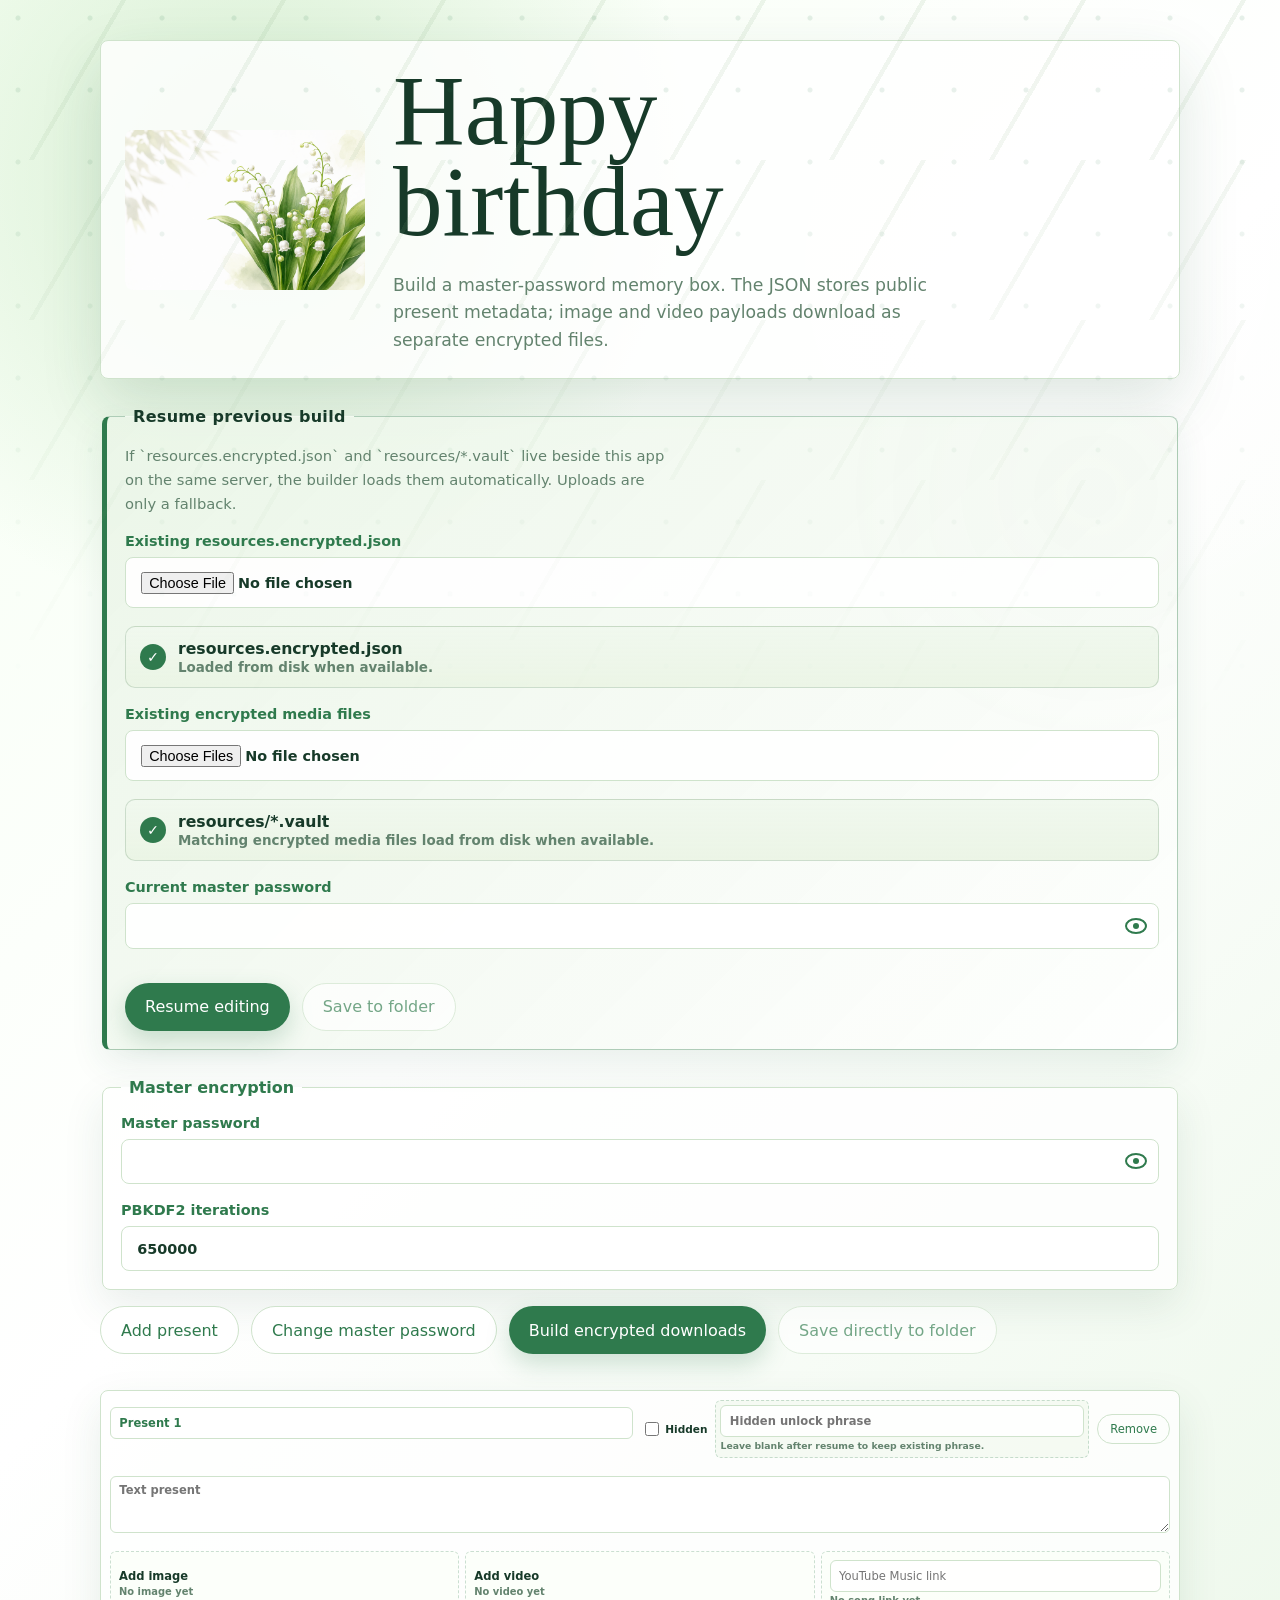
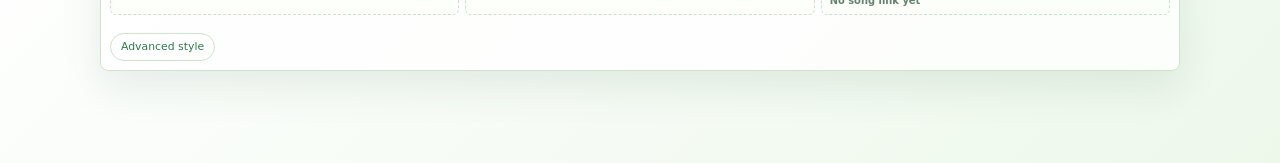
==== builder.html @ 99b94158 "Initial birthday app" ====
<!doctype html>
<html lang="en">
  <head>
    <meta charset="utf-8">
    <meta name="viewport" content="width=device-width, initial-scale=1">
    <title>Happy birthday Builder</title>
    <link rel="stylesheet" href="src/styles.css">
  </head>
  <body>
    <main class="builder-page">
      <section class="builder-hero" aria-labelledby="builderTitle">
        <img class="builder-lily" src="assets/lily-of-the-valley.png" alt="Lily of the valley flowers">
        <div>
          <h1 id="builderTitle">Happy birthday</h1>
          <p class="intro">Build a master-password memory box. The JSON stores public present metadata; image and video payloads download as separate encrypted files.</p>
        </div>
      </section>

      <form id="resumeForm" class="builder-form resume-form">
        <fieldset>
          <legend>Resume previous build</legend>
          <p class="intro">If `resources.encrypted.json` and `resources/*.vault` live beside this app on the same server, the builder loads them automatically. Uploads are only a fallback.</p>
          <label>
            Existing resources.encrypted.json
            <input id="resumeManifest" type="file" accept="application/json,.json">
            <div id="resumeManifestPreview" class="loaded-file-display" aria-live="polite"></div>
          </label>
          <label>
            Existing encrypted media files
            <input id="resumeVaultFiles" type="file" multiple accept=".vault,application/octet-stream">
            <div id="resumeVaultFilesPreview" class="loaded-file-display" aria-live="polite"></div>
          </label>
          <label>
            Current master password
            <span class="password-row">
              <input id="resumeMasterPassword" type="password" autocomplete="off" required>
              <button type="button" class="password-toggle" data-toggle-password="#resumeMasterPassword" aria-label="Show password" title="Show password"></button>
            </span>
          </label>
          <div class="builder-toolbar">
            <button type="submit">Resume editing</button>
            <button id="saveResumedToFolder" type="button" class="secondary" disabled>Save to folder</button>
          </div>
        </fieldset>
      </form>

      <form id="builderForm" class="builder-form">
        <fieldset id="masterEncryptionPanel">
          <legend>Master encryption</legend>
          <label>
            Master password
            <span class="password-row">
              <input id="masterPassword" type="password" autocomplete="off" required>
              <button type="button" class="password-toggle" data-toggle-password="#masterPassword" aria-label="Show password" title="Show password"></button>
            </span>
          </label>
          <label>
            PBKDF2 iterations
            <input id="iterations" type="number" min="100000" step="50000" value="650000" required>
          </label>
        </fieldset>

        <section class="builder-toolbar">
          <button id="addPresent" type="button" class="secondary">Add present</button>
          <button type="button" class="secondary open-password-modal">Change master password</button>
          <button type="submit">Build encrypted downloads</button>
          <button id="saveToFolder" type="button" class="secondary" disabled>Save directly to folder</button>
        </section>

        <section id="resourceList" class="resource-list"></section>
      </form>

      <section id="builderStatus" class="status" aria-live="polite"></section>
      <section id="downloadArea" class="download-area"></section>
    </main>

    <dialog id="passwordModal" class="builder-modal">
      <form id="rotatePasswordForm" class="builder-form modal-form">
        <fieldset>
          <legend>Change master password</legend>
          <label>
            Existing resources.encrypted.json
            <input id="existingManifest" type="file" accept="application/json,.json" required>
          </label>
          <label>
            Existing encrypted media files
            <input id="existingVaultFiles" type="file" multiple accept=".vault,application/octet-stream">
          </label>
          <label>
            Current master password
            <span class="password-row">
              <input id="currentMasterPassword" type="password" autocomplete="off" required>
              <button type="button" class="password-toggle" data-toggle-password="#currentMasterPassword" aria-label="Show password" title="Show password"></button>
            </span>
          </label>
          <label>
            New master password
            <span class="password-row">
              <input id="newMasterPassword" type="password" autocomplete="off" required>
              <button type="button" class="password-toggle" data-toggle-password="#newMasterPassword" aria-label="Show password" title="Show password"></button>
            </span>
          </label>
          <div class="builder-toolbar">
            <button type="submit">Change master password</button>
            <button id="closePasswordModal" type="button" class="secondary">Close</button>
          </div>
        </fieldset>
      </form>
    </dialog>

    <dialog id="mediaPreviewDialog" class="media-preview-dialog">
      <button id="closeMediaPreview" type="button" class="ghost close-dialog" aria-label="Close preview">Close</button>
      <div id="mediaPreviewContent" class="media-preview-content"></div>
    </dialog>

    <template id="resourceTemplate">
      <article class="resource-editor">
        <header>
          <input class="resource-name" type="text" placeholder="Present title" aria-label="Present title">
          <label class="hidden-toggle">
            <input class="resource-hidden" type="checkbox" aria-label="Hidden present">
            <span>Hidden</span>
          </label>
          <label class="secret-phrase-field">
            <input class="resource-phrase" type="text" autocomplete="off" placeholder="Hidden unlock phrase" aria-label="Hidden unlock phrase">
            <span class="field-hint">Leave blank after resume to keep existing phrase.</span>
          </label>
          <button type="button" class="ghost remove-resource" aria-label="Remove resource">Remove</button>
        </header>

        <label class="compact-control">
          <textarea class="resource-text" rows="3" placeholder="Text present" aria-label="Text present"></textarea>
        </label>
        <div class="media-grid">
          <label class="media-box compact-file">
            <span class="media-placeholder">Add image</span>
            <input class="resource-image" type="file" accept="image/*" aria-label="Image file">
            <span class="media-state">No image yet</span>
          </label>
          <label class="media-box compact-file">
            <span class="media-placeholder">Add video</span>
            <input class="resource-video" type="file" accept="video/*" aria-label="Video file">
            <span class="media-state">No video yet</span>
          </label>
          <div class="song-box compact-control">
            <input class="resource-song" type="url" placeholder="YouTube Music link" aria-label="YouTube Music link">
            <span class="song-state">No song link yet</span>
            <a class="song-link-preview" href="#" target="_blank" rel="noreferrer" hidden>Open song</a>
          </div>
        </div>

        <button type="button" class="secondary advanced-toggle">Advanced style</button>
        <dialog class="advanced-dialog">
          <form method="dialog" class="advanced-panel">
            <header>
              <strong>Advanced style</strong>
              <button type="submit" class="ghost">Close</button>
            </header>
            <div class="editor-grid">
              <label>
                Present size
                <select class="present-size">
                  <option value="medium">Medium</option>
                  <option value="small">Small</option>
                  <option value="large">Large</option>
                  <option value="tall">Tall</option>
                </select>
              </label>
              <label>
                Present color
                <select class="present-color">
                  <option value="sage">Sage</option>
                  <option value="white">White</option>
                  <option value="mint">Mint</option>
                  <option value="emerald">Emerald</option>
                  <option value="gold">Gold</option>
                </select>
              </label>
              <label>
                Present style
                <select class="present-style">
                  <option value="ribbon">Ribbon</option>
                  <option value="dots">Dots</option>
                  <option value="stripe">Stripe</option>
                  <option value="botanical">Botanical</option>
                </select>
              </label>
              <label>
                Text font
                <select class="resource-style">
                  <option value="elegant">Elegant</option>
                  <option value="handwritten">Handwritten</option>
                  <option value="playful">Playful</option>
                  <option value="cinematic">Cinematic</option>
                  <option value="garden">Garden</option>
                </select>
                <span class="font-preview elegant">Font preview: the memories glow here.</span>
              </label>
            </div>
          </form>
        </dialog>
      </article>
    </template>

    <script src="src/crypto.js"></script>
    <script src="src/builder.js"></script>
  </body>
</html>
---- src/styles.css ----
:root {
  color-scheme: light;
  --paper: #fbfff9;
  --white: #ffffff;
  --ink: #173a29;
  --muted: #63836e;
  --green: #2f7a4d;
  --leaf: #92b68c;
  --mist: #eaf5e7;
  --line: #cfe3cc;
  --shadow: 0 24px 60px rgba(38, 91, 62, 0.15);
}

* {
  box-sizing: border-box;
}

[hidden] {
  display: none !important;
}

body {
  margin: 0;
  min-height: 100vh;
  font-family: Inter, ui-sans-serif, system-ui, -apple-system, BlinkMacSystemFont, "Segoe UI", sans-serif;
  color: var(--ink);
  background:
    radial-gradient(circle at 20% 10%, rgba(210, 236, 205, 0.9), transparent 28rem),
    radial-gradient(circle at 85% 15%, rgba(255, 255, 255, 0.95), transparent 24rem),
    linear-gradient(135deg, #f6fff3, #ffffff 48%, #edf8eb);
}

body::before {
  content: "";
  position: fixed;
  inset: 0;
  pointer-events: none;
  background-image:
    radial-gradient(circle at 18px 18px, rgba(47, 122, 77, 0.12) 0 2px, transparent 3px),
    linear-gradient(120deg, transparent 0 48%, rgba(146, 182, 140, 0.14) 48% 50%, transparent 50%);
  background-size: 72px 72px, 160px 160px;
  mask-image: linear-gradient(to bottom, #000, transparent 80%);
}

button,
input,
textarea,
select {
  font: inherit;
}

.password-row {
  position: relative;
  display: block;
}

.password-row input {
  padding-right: 44px;
}

.password-toggle {
  position: absolute;
  right: 8px;
  top: 50%;
  width: 30px;
  height: 30px;
  display: grid;
  place-items: center;
  border: 0;
  border-radius: 999px;
  padding: 0;
  background: transparent;
  box-shadow: none;
  transform: translateY(-50%);
}

.password-toggle::before {
  content: "";
  width: 18px;
  height: 12px;
  border: 2px solid var(--green);
  border-radius: 50%;
}

.password-toggle::after {
  content: "";
  position: absolute;
  width: 6px;
  height: 6px;
  border-radius: 50%;
  background: var(--green);
}

.password-toggle.is-visible::before {
  background:
    linear-gradient(45deg, transparent 43%, var(--green) 45% 55%, transparent 57%);
}

button {
  border: 0;
  border-radius: 999px;
  padding: 0.85rem 1.25rem;
  color: var(--white);
  background: var(--green);
  cursor: pointer;
  box-shadow: 0 10px 24px rgba(47, 122, 77, 0.22);
}

button:disabled {
  cursor: not-allowed;
  opacity: 0.65;
}

button.secondary {
  color: var(--green);
  background: var(--white);
  border: 1px solid var(--line);
  box-shadow: none;
}

button.ghost {
  padding: 0.45rem 0.75rem;
  color: var(--green);
  background: transparent;
  border: 1px solid var(--line);
  box-shadow: none;
}

.shell {
  width: min(960px, calc(100% - 32px));
  margin: 0 auto;
  padding: 48px 0;
}

.builder-shell {
  width: min(1080px, calc(100% - 32px));
}

.hero {
  position: relative;
  overflow: hidden;
  padding: clamp(32px, 6vw, 72px);
  border: 1px solid rgba(207, 227, 204, 0.9);
  border-radius: 8px;
  background: rgba(255, 255, 255, 0.78);
  box-shadow: var(--shadow);
}

.hero.compact {
  padding: clamp(28px, 4vw, 48px);
}

.eyebrow {
  margin: 0 0 12px;
  color: var(--green);
  font-size: 0.78rem;
  font-weight: 800;
  letter-spacing: 0.14em;
  text-transform: uppercase;
}

h1 {
  margin: 0;
  max-width: 12ch;
  font-family: Georgia, "Times New Roman", serif;
  font-size: clamp(3rem, 10vw, 7rem);
  font-weight: 500;
  line-height: 0.92;
}

.intro {
  max-width: 34rem;
  margin: 24px 0 0;
  color: var(--muted);
  font-size: 1.08rem;
  line-height: 1.6;
}

.easter-target {
  cursor: pointer;
}

.easter-target:focus-visible {
  outline: 3px solid rgba(47, 122, 77, 0.24);
  outline-offset: 6px;
  border-radius: 8px;
}

.hero-lily {
  position: absolute;
  right: clamp(18px, 5vw, 56px);
  bottom: 0;
  width: min(46%, 420px);
  max-height: 100%;
  object-fit: contain;
  object-position: right bottom;
  opacity: 0.92;
  mix-blend-mode: multiply;
}

.unlock-form,
.builder-form fieldset,
.resource-editor,
.locked-resource {
  margin-top: 28px;
  display: grid;
  gap: 18px;
}

.unlock-form {
  max-width: 520px;
}

label {
  display: grid;
  gap: 8px;
  color: var(--green);
  font-size: 0.9rem;
  font-weight: 700;
}

input,
textarea,
select {
  width: 100%;
  border: 1px solid var(--line);
  border-radius: 8px;
  padding: 0.85rem 0.95rem;
  color: var(--ink);
  background: rgba(255, 255, 255, 0.92);
  outline: none;
}

textarea {
  resize: vertical;
}

input:focus,
textarea:focus,
select:focus {
  border-color: var(--green);
  box-shadow: 0 0 0 4px rgba(47, 122, 77, 0.12);
}

.actions,
.builder-toolbar {
  display: flex;
  flex-wrap: wrap;
  gap: 12px;
}

.status {
  min-height: 28px;
  margin: 24px 0 0;
  color: var(--muted);
  font-weight: 700;
}

.status.error {
  color: #9b2c2c;
}

.status.success {
  color: var(--green);
}

.result {
  margin-top: 18px;
}

.greeting-card,
.resource-view,
.builder-form fieldset,
.resource-editor,
.locked-resource,
.download-area {
  border: 1px solid var(--line);
  border-radius: 8px;
  background: rgba(255, 255, 255, 0.82);
  box-shadow: 0 16px 40px rgba(38, 91, 62, 0.1);
}

.greeting-card,
.resource-view {
  padding: clamp(28px, 5vw, 52px);
}

.language-label {
  margin: 0 0 12px;
  color: var(--green);
  font-size: 0.78rem;
  font-weight: 800;
  letter-spacing: 0.12em;
  text-transform: uppercase;
}

.resource-name {
  margin: 0 0 12px;
  color: var(--green);
  font-size: 0.78rem;
  font-weight: 800;
  letter-spacing: 0;
  text-transform: none;
}

.greeting-card h2 {
  margin: 0;
  font-family: Georgia, "Times New Roman", serif;
  font-size: clamp(2rem, 6vw, 4.8rem);
  font-weight: 500;
  line-height: 1.02;
}

.subtitle {
  margin: 18px 0 0;
  color: var(--muted);
  font-size: 1.1rem;
}

.resource-view img,
.resource-view video {
  display: block;
  width: 100%;
  max-height: 70vh;
  object-fit: contain;
  border-radius: 8px;
  background: var(--mist);
}

.text-surprise {
  white-space: pre-wrap;
  font-size: clamp(1.45rem, 4vw, 3rem);
  line-height: 1.25;
}

.resource-view.elegant .text-surprise,
.resource-item.elegant .text-surprise {
  font-family: Georgia, "Times New Roman", serif;
}

.resource-view.handwritten .text-surprise,
.resource-item.handwritten .text-surprise,
.font-preview.handwritten {
  font-family: "Bradley Hand", "Segoe Print", "Comic Sans MS", cursive;
}

.resource-view.playful .text-surprise,
.resource-item.playful .text-surprise,
.font-preview.playful {
  font-family: "Trebuchet MS", Verdana, sans-serif;
  color: #1f6f46;
}

.resource-view.cinematic .text-surprise,
.resource-item.cinematic .text-surprise,
.font-preview.cinematic {
  font-family: "Courier New", monospace;
  letter-spacing: 0.04em;
  text-transform: uppercase;
}

.resource-view.garden .text-surprise,
.resource-item.garden .text-surprise,
.font-preview.garden {
  font-family: Georgia, "Times New Roman", serif;
  color: #2f6c3e;
}

.resource-view.elegant .text-surprise,
.resource-item.elegant .text-surprise,
.font-preview.elegant {
  font-family: Georgia, "Times New Roman", serif;
}

.builder-form fieldset {
  padding: 18px;
}

.resume-form fieldset {
  border: 1px solid rgba(47, 122, 77, 0.34);
  border-left: 5px solid var(--green);
  background:
    linear-gradient(135deg, rgba(234, 245, 231, 0.92), rgba(255, 255, 255, 0.84)),
    radial-gradient(circle at 92% 12%, rgba(146, 182, 140, 0.22), transparent 16rem);
  box-shadow: 0 14px 34px rgba(38, 91, 62, 0.09);
}

.resume-form legend {
  color: var(--ink);
  letter-spacing: 0.02em;
}

.resume-form .intro {
  margin-top: 0;
  font-size: 0.92rem;
}

.decrypt-panel {
  display: grid;
  grid-template-columns: minmax(220px, 1fr) auto;
  align-items: end;
  gap: 12px;
}

legend {
  padding: 0 8px;
  color: var(--green);
  font-weight: 800;
}

.builder-toolbar {
  margin-top: 16px;
}

body.resume-active #builderForm > .builder-toolbar > button[type="submit"],
body.resume-active #builderForm > .builder-toolbar #saveToFolder {
  display: none;
}

.resource-list {
  display: grid;
  gap: 8px;
  margin-top: 8px;
}

.resource-editor {
  padding: 9px;
  font-size: 0.72rem;
}

.resource-editor header,
.locked-resource header {
  display: grid;
  grid-template-columns: minmax(150px, 1.4fr) auto minmax(150px, 1fr) auto;
  align-items: center;
  gap: 8px;
}

.resource-editor header .resource-name {
  font-weight: 800;
}

.hidden-toggle {
  min-height: 32px;
  display: inline-flex;
  align-items: center;
  gap: 5px;
  color: var(--ink);
  font-size: 0.68rem;
  font-weight: 850;
  white-space: nowrap;
}

.hidden-toggle input {
  width: 14px;
  height: 14px;
  min-height: 0;
  padding: 0;
  accent-color: var(--green);
}

.resource-editor label {
  gap: 3px;
  font-size: 0.66rem;
}

.resource-editor input,
.resource-editor textarea,
.resource-editor select {
  min-height: 32px;
  padding: 0.4rem 0.52rem;
  font-size: 0.72rem;
  border-radius: 6px;
}

.stored-file-note,
.locked-id,
.font-preview {
  margin: 3px 0 0;
  color: var(--muted);
  font-size: 0.66rem;
  font-weight: 600;
}

.font-preview {
  display: block;
  padding: 0.46rem 0.52rem;
  border: 1px solid var(--line);
  border-radius: 6px;
  background: rgba(251, 255, 249, 0.82);
  color: var(--ink);
  font-size: 0.78rem;
  font-weight: 500;
}

.loaded-file-display {
  margin-top: 10px;
}

.loaded-file-card {
  display: flex;
  align-items: center;
  gap: 12px;
  padding: 12px 14px;
  border: 1px solid rgba(74, 124, 84, 0.22);
  border-radius: 10px;
  background: linear-gradient(180deg, rgba(240, 248, 238, 0.98), rgba(234, 244, 228, 0.92));
  color: var(--ink);
}

.loaded-file-icon {
  display: grid;
  place-items: center;
  width: 26px;
  height: 26px;
  flex: none;
  border-radius: 50%;
  background: var(--green);
  color: #fff;
  font-size: 0.9rem;
  font-weight: 800;
}

.loaded-file-body {
  min-width: 0;
  display: grid;
  gap: 2px;
}

.loaded-file-title,
.loaded-file-detail {
  overflow: hidden;
  text-overflow: ellipsis;
  white-space: nowrap;
}

.loaded-file-title {
  font-size: 0.98rem;
  font-weight: 750;
}

.loaded-file-detail {
  color: var(--muted);
  font-size: 0.84rem;
  font-weight: 600;
}

.locked-resource {
  padding: 22px;
  border-style: dashed;
  background: rgba(234, 245, 231, 0.72);
}

.locked-resource header {
  justify-content: flex-start;
}

.locked-resource .remove-locked {
  margin-left: auto;
}

.lock-badge {
  position: relative;
  flex: 0 0 auto;
  width: 34px;
  height: 30px;
  border: 2px solid var(--green);
  border-radius: 7px;
  background: rgba(255, 255, 255, 0.72);
}

.lock-badge::before {
  content: "";
  position: absolute;
  left: 7px;
  top: -15px;
  width: 16px;
  height: 17px;
  border: 2px solid var(--green);
  border-bottom: 0;
  border-radius: 12px 12px 0 0;
}

.download-area {
  margin-top: 18px;
  min-height: 0;
}

.download-area:empty {
  display: none;
}

.download-link {
  display: inline-flex;
  margin: 18px;
  border-radius: 999px;
  padding: 0.85rem 1.25rem;
  color: var(--white);
  background: var(--green);
  text-decoration: none;
}

@media (max-width: 680px) {
  .shell {
    width: min(100% - 20px, 960px);
    padding: 20px 0;
  }

  .hero,
  .greeting-card,
  .resource-view {
    padding: 24px;
  }

  .decrypt-panel {
    grid-template-columns: 1fr;
  }

  .hero-lily {
    position: relative;
    right: auto;
    bottom: auto;
    display: block;
    width: 100%;
    max-height: 220px;
    margin: -8px 0 18px;
    object-fit: cover;
    object-position: right bottom;
  }

  h1 {
    font-size: 3.2rem;
  }
}

/* Master-password folded card app */
.card-page {
  min-height: 100vh;
  display: grid;
  place-items: center;
  padding: 64px 16px 32px;
  perspective: 1800px;
}

body.song-player-open .card-page {
  padding-bottom: 340px;
}

.fold-toggle {
  position: absolute;
  opacity: 0;
  pointer-events: none;
}

.birthday-card {
  position: relative;
  width: min(980px, 100%);
  min-height: 680px;
  border-radius: 8px;
  transform-style: preserve-3d;
  transition: transform 850ms cubic-bezier(0.2, 0.8, 0.2, 1);
}

.card-inside {
  position: absolute;
  inset: 0;
  z-index: 2;
  display: grid;
  grid-template-columns: 1fr;
  overflow: hidden;
  border: 1px solid var(--line);
  border-radius: 8px;
  background:
    linear-gradient(90deg, rgba(251, 255, 249, 0.9), rgba(251, 255, 249, 0.54)),
    url("../assets/lily-of-the-valley.png") 62% bottom / cover no-repeat,
    var(--paper);
  box-shadow: var(--shadow);
  backface-visibility: hidden;
  transform: rotateY(180deg);
}

.card-copy {
  display: grid;
  align-content: center;
  width: min(560px, calc(100% - 48px));
  margin: auto;
  padding: clamp(28px, 5vw, 62px);
  border: 1px solid rgba(207, 227, 204, 0.82);
  border-radius: 8px;
  background: rgba(251, 255, 249, 0.78);
  box-shadow: 0 18px 44px rgba(34, 88, 58, 0.14);
  backdrop-filter: blur(6px);
}

.card-copy h1,
.builder-hero h1 {
  margin: 0;
  font-family: Georgia, "Times New Roman", serif;
  font-size: clamp(3.2rem, 8vw, 6.2rem);
  font-weight: 500;
  line-height: 0.92;
}

.card-art,
.fold-art {
  background-image: url("../assets/lily-of-the-valley.png");
  background-repeat: no-repeat;
  background-size: cover;
  background-position: 62% bottom;
}

.card-art {
  display: none;
}

.fold-panel {
  position: absolute;
  border: 1px solid var(--line);
  background:
    linear-gradient(135deg, rgba(255, 255, 255, 0.5), transparent),
    #f9fff6;
  box-shadow: 0 18px 44px rgba(34, 88, 58, 0.12);
  transition:
    opacity 450ms ease,
    transform 850ms cubic-bezier(0.2, 0.8, 0.2, 1);
  z-index: 3;
}

.fold-left {
  inset: 0;
  border-radius: 8px;
  background:
    linear-gradient(90deg, rgba(251, 255, 249, 0.76), rgba(251, 255, 249, 0.18)),
    url("../assets/lily-of-the-valley.png") 62% bottom / cover no-repeat,
    #f9fff6;
  backface-visibility: hidden;
}

.fold-right {
  inset: 0 0 0 50%;
  border-radius: 0 8px 8px 0;
  display: none;
}

.fold-top {
  left: 17%;
  right: 17%;
  top: -1px;
  height: 54%;
  clip-path: polygon(0 0, 100% 0, 50% 100%);
  z-index: 4;
  display: none;
}

.fold-front,
.fold-back {
  position: absolute;
  inset: 0;
  display: grid;
  place-items: center;
  padding: clamp(18px, 4vw, 34px);
  border-radius: inherit;
  transition: opacity 300ms ease;
}

.fold-front {
  background: linear-gradient(90deg, rgba(251, 255, 249, 0.72), rgba(251, 255, 249, 0.08));
}

.fold-front p {
  margin: 16px 0 0;
  color: var(--muted);
  font-weight: 850;
  text-align: center;
}

.fold-title {
  color: var(--green);
  font-family: Georgia, "Times New Roman", serif;
  font-size: clamp(2rem, 5.2vw, 4.2rem);
  line-height: 0.95;
  text-align: center;
}

.fold-back {
  display: none;
  opacity: 0;
}

.fold-back-text .fold-title,
.fold-back-image {
  transform: scaleX(-1);
}

.fold-back .fold-title {
  opacity: 0.34;
}

.fold-back-image {
  opacity: 0;
  filter: saturate(0.8);
}

.fold-toggle:checked ~ .birthday-card {
  transform: rotateY(180deg);
}

.fold-toggle:checked ~ .birthday-card .fold-left {
  transform: none;
}

.fold-toggle:checked ~ .birthday-card .fold-right {
  transform: none;
}

.fold-toggle:checked ~ .birthday-card .fold-top {
  transform: none;
  z-index: 0;
  opacity: 0;
}

.fold-toggle:checked ~ .birthday-card .fold-front {
  opacity: 1;
}

.fold-toggle:checked ~ .birthday-card .fold-back {
  opacity: 0;
}

.fold-toggle:checked ~ .birthday-card .fold-back-image {
  opacity: 0.34;
}

.fold-toggle:checked ~ .birthday-card .fold-panel {
  z-index: 1;
}

.fold-toggle:checked ~ .birthday-card .fold-gate {
  display: none;
}

.fold-gate {
  position: absolute;
  inset: 0;
  z-index: 5;
  cursor: pointer;
}

.fold-hint {
  margin: 22px 0 0;
  color: var(--muted);
  font-weight: 750;
}

.present-area {
  width: min(980px, 100%);
  margin-top: 28px;
  scroll-margin-top: 24px;
}

.present-header {
  display: flex;
  align-items: end;
  justify-content: space-between;
  gap: 18px;
  margin-bottom: 18px;
}

.memory-search {
  display: grid;
  grid-template-columns: minmax(190px, 1fr) auto;
  align-items: end;
  gap: 12px;
}

.memory-search-slot {
  max-width: 520px;
  margin-top: 28px;
}

.memory-search-slot .memory-search {
  grid-template-columns: minmax(0, 1fr) auto;
}

.section-kicker {
  margin: 0 0 6px;
  color: var(--green);
  font-size: 0.78rem;
  font-weight: 850;
  letter-spacing: 0.12em;
  text-transform: uppercase;
}

.present-header h2 {
  margin: 0;
  font-family: Georgia, "Times New Roman", serif;
  font-size: clamp(2rem, 5vw, 3.6rem);
  font-weight: 500;
}

.present-grid {
  display: grid;
  grid-template-columns: repeat(auto-fit, minmax(112px, 1fr));
  grid-auto-flow: dense;
  gap: 12px;
}

.present {
  position: relative;
  min-height: 124px;
  display: grid;
  place-items: end center;
  overflow: hidden;
  border: 1px solid rgba(47, 122, 77, 0.18);
  border-radius: 8px;
  padding: 46px 12px 14px;
  color: var(--ink);
  background: #edf8e9;
  box-shadow: 0 16px 38px rgba(38, 91, 62, 0.12);
}

.present::before,
.present::after {
  content: "";
  position: absolute;
  background: rgba(255, 255, 255, 0.62);
}

.present::before {
  left: 47%;
  top: 0;
  width: 16px;
  height: 100%;
}

.present::after {
  left: 0;
  right: 0;
  top: 36px;
  height: 12px;
}

.present-bow {
  position: absolute;
  top: 12px;
  left: 50%;
  width: 42px;
  height: 24px;
  transform: translateX(-50%);
}

.present-bow::before,
.present-bow::after {
  content: "";
  position: absolute;
  top: 0;
  width: 22px;
  height: 22px;
  border: 6px solid rgba(255, 255, 255, 0.8);
  border-radius: 50% 50% 45% 45%;
}

.present-bow::before { left: 0; transform: rotate(-28deg); }
.present-bow::after { right: 0; transform: rotate(28deg); }

.present-label,
.present-number,
.present-icons {
  position: relative;
  z-index: 1;
}

.present-number {
  position: absolute;
  top: 8px;
  left: 8px;
  width: 24px;
  height: 24px;
  display: grid;
  place-items: center;
  border-radius: 999px;
  color: var(--green);
  background: rgba(255, 255, 255, 0.82);
  font-size: 0.72rem;
  font-weight: 950;
}

.present-emerald .present-number {
  color: #fff;
  background: rgba(255, 255, 255, 0.2);
}

.present-label {
  font-weight: 850;
  text-align: center;
}

.present-icons {
  position: absolute;
  top: 52px;
  left: 8px;
  right: 8px;
  display: flex;
  flex-wrap: wrap;
  justify-content: center;
  gap: 5px;
}

.present-icon {
  min-width: 20px;
  height: 20px;
  display: inline-grid;
  place-items: center;
  border: 1px solid rgba(47, 122, 77, 0.18);
  border-radius: 999px;
  padding: 0 5px;
  color: var(--green);
  background: rgba(255, 255, 255, 0.78);
  font-size: 0.62rem;
  font-weight: 900;
  line-height: 1;
}

.present-emerald .present-icon {
  color: #fff;
  border-color: rgba(255, 255, 255, 0.32);
  background: rgba(255, 255, 255, 0.18);
}

.present-small { min-height: 128px; }
.present-large { grid-column: span 2; min-height: 166px; }
.present-tall { grid-row: span 2; min-height: 254px; }
.present-white { background: #fffefa; }
.present-mint { background: #dff3df; }
.present-sage { background: #edf8e9; }
.present-emerald { color: #fff; background: #2f7a4d; }
.present-gold { background: #f5e7b8; }
.present-dots {
  background-image: radial-gradient(circle, rgba(255, 255, 255, 0.7) 0 4px, transparent 5px);
  background-size: 28px 28px;
}
.present-stripe {
  background-image: repeating-linear-gradient(135deg, rgba(255,255,255,0.45) 0 12px, transparent 12px 24px);
}
.present-botanical {
  background-image:
    radial-gradient(circle at 18% 18%, rgba(255,255,255,0.75), transparent 4rem),
    linear-gradient(135deg, rgba(47,122,77,0.14), transparent);
}

.present-dialog {
  position: relative;
  width: min(860px, calc(100% - 24px));
  max-height: calc(100vh - 32px);
  overflow: auto;
  border: 1px solid var(--line);
  border-radius: 8px;
  padding: 64px 28px 28px;
  background: var(--paper);
  box-shadow: var(--shadow);
}

body.song-player-open .present-dialog {
  max-height: calc(100vh - 330px);
  margin-bottom: 290px;
}

.present-dialog::backdrop {
  background: rgba(23, 58, 41, 0.28);
}

.close-dialog {
  position: absolute;
  top: 18px;
  right: 18px;
  z-index: 1;
}

.resource-view h2 {
  margin: 0 0 18px;
  font-family: Georgia, "Times New Roman", serif;
  font-size: clamp(2rem, 5vw, 4rem);
  font-weight: 500;
}

.resource-item + .resource-item {
  margin-top: 22px;
}

.song-actions {
  display: flex;
  flex-wrap: wrap;
  gap: 10px;
}

.song-play,
.song-link {
  display: inline-flex;
  align-items: center;
  justify-content: center;
  border-radius: 999px;
  padding: 0.9rem 1.2rem;
}

.song-link {
  color: var(--white);
  background: var(--green);
  text-decoration: none;
}

.song-link.small {
  padding: 0.62rem 0.86rem;
  color: var(--green);
  background: var(--white);
  border: 1px solid var(--line);
  font-size: 0.82rem;
}

.song-player {
  position: fixed;
  right: 16px;
  bottom: 16px;
  z-index: 50;
  width: min(420px, calc(100vw - 32px));
  overflow: hidden;
  border: 1px solid var(--line);
  border-radius: 8px;
  background: rgba(251, 255, 249, 0.97);
  box-shadow: var(--shadow);
}

.song-player-bar {
  display: flex;
  align-items: center;
  justify-content: space-between;
  gap: 12px;
  padding: 12px;
}

.song-player-label {
  margin: 0 0 3px;
  color: var(--muted);
  font-size: 0.7rem;
  font-weight: 850;
  letter-spacing: 0.08em;
  text-transform: uppercase;
}

.song-player h2 {
  margin: 0;
  font-family: Georgia, "Times New Roman", serif;
  font-size: 1.1rem;
  font-weight: 500;
}

.song-player-actions {
  display: flex;
  flex-wrap: wrap;
  justify-content: flex-end;
  gap: 8px;
}

.song-player-actions button {
  padding: 0.62rem 0.86rem;
  font-size: 0.82rem;
}

.song-player-actions .song-dismiss {
  padding: 0.62rem 0.78rem;
}

.song-player-frame {
  aspect-ratio: 16 / 9;
  background: #173a29;
}

.song-player-frame iframe {
  width: 100%;
  height: 100%;
  display: block;
  border: 0;
}

.builder-page {
  width: min(1080px, calc(100% - 32px));
  margin: 0 auto;
  padding: 40px 0;
}

.builder-hero {
  display: grid;
  grid-template-columns: 240px 1fr;
  align-items: center;
  gap: 28px;
  border: 1px solid var(--line);
  border-radius: 8px;
  padding: 24px;
  background: rgba(255, 255, 255, 0.82);
  box-shadow: var(--shadow);
}

.builder-lily {
  width: 100%;
  border-radius: 8px;
}

.editor-grid {
  display: grid;
  grid-template-columns: repeat(auto-fit, minmax(150px, 1fr));
  gap: 6px;
}

.secret-phrase-field {
  padding: 4px;
  border: 1px dashed rgba(47, 122, 77, 0.24);
  border-radius: 6px;
  background: rgba(234, 245, 231, 0.45);
}

.secret-phrase-field.is-active {
  border-style: solid;
  background: rgba(234, 245, 231, 0.82);
}

.field-hint {
  color: var(--muted);
  font-size: 0.58rem;
  font-weight: 600;
  line-height: 1.35;
}

.media-grid {
  display: grid;
  grid-template-columns: repeat(auto-fit, minmax(135px, 1fr));
  gap: 6px;
}

.compact-control,
.compact-file {
  display: grid;
  gap: 3px;
}

.media-box,
.song-box {
  min-height: 54px;
  align-content: center;
  padding: 8px;
  border: 1px dashed rgba(47, 122, 77, 0.24);
  border-radius: 6px;
  background: rgba(251, 255, 249, 0.74);
}

.media-box {
  cursor: pointer;
}

.media-box input[type="file"] {
  position: absolute;
  width: 1px;
  height: 1px;
  overflow: hidden;
  clip: rect(0 0 0 0);
  clip-path: inset(50%);
  white-space: nowrap;
}

.media-box.has-media,
.song-box.has-song {
  border-style: solid;
  background: rgba(234, 245, 231, 0.82);
}

.media-placeholder,
.media-state,
.song-state,
.song-link-preview {
  display: block;
}

.media-placeholder {
  color: var(--ink);
  font-size: 0.72rem;
  font-weight: 850;
}

.media-state,
.song-state,
.song-link-preview {
  color: var(--muted);
  font-size: 0.62rem;
  font-weight: 700;
}

.song-link-preview {
  color: var(--green);
  text-decoration: underline;
  text-underline-offset: 2px;
}

.advanced-toggle {
  justify-self: start;
  padding: 0.42rem 0.62rem;
  font-size: 0.68rem;
}

.advanced-dialog {
  width: min(680px, calc(100vw - 28px));
  border: 1px solid var(--line);
  border-radius: 8px;
  padding: 0;
  color: var(--ink);
  background: rgba(251, 255, 249, 0.98);
  box-shadow: var(--shadow);
}

.advanced-dialog::backdrop {
  background: rgba(23, 58, 41, 0.28);
}

.builder-modal {
  width: min(720px, calc(100vw - 28px));
  border: 1px solid var(--line);
  border-radius: 8px;
  padding: 0;
  color: var(--ink);
  background: var(--paper);
  box-shadow: var(--shadow);
}

.builder-modal::backdrop {
  background: rgba(23, 58, 41, 0.3);
}

.modal-form {
  margin: 0;
}

.modal-form fieldset {
  margin: 0;
  border: 0;
}

.advanced-panel {
  display: grid;
  gap: 12px;
  padding: 14px;
}

.advanced-panel header {
  display: flex;
  align-items: center;
  justify-content: space-between;
  gap: 12px;
}

.media-preview-button {
  justify-self: start;
  padding: 0.32rem 0.55rem;
  font-size: 0.66rem;
}

.media-preview-dialog {
  width: min(780px, calc(100vw - 28px));
  border: 1px solid var(--line);
  border-radius: 8px;
  padding: 16px;
  background: var(--paper);
  box-shadow: var(--shadow);
}

.media-preview-dialog::backdrop {
  background: rgba(23, 58, 41, 0.32);
}

.media-preview-content {
  display: grid;
  place-items: center;
  margin-top: 34px;
}

.media-preview-content img,
.media-preview-content video {
  max-width: 100%;
  max-height: 72vh;
  border-radius: 8px;
  object-fit: contain;
}

.download-area {
  display: flex;
  flex-wrap: wrap;
  gap: 10px;
}

@media (max-width: 760px) {
  .resource-editor header,
  .locked-resource header {
    grid-template-columns: 1fr auto;
  }

  .secret-phrase-field {
    grid-column: 1 / -1;
  }

  .card-page {
    align-items: start;
    padding: 46px 10px 20px;
  }

  body.song-player-open .card-page {
    padding-bottom: 390px;
  }

  body:has(.fold-toggle:checked) .card-page {
    padding-top: 46px;
  }

  .birthday-card {
    min-height: min(760px, calc(100vh - 92px));
  }

  .card-inside {
    grid-template-columns: 1fr;
  }

  .card-art {
    display: none;
  }

  .card-copy {
    width: min(100% - 24px, 560px);
    padding: 24px;
  }

  .card-copy h1 {
    font-size: clamp(3rem, 14vw, 4.5rem);
  }

  .fold-left {
    inset: 0;
    z-index: 4;
    border-radius: 8px;
  }

  .fold-right {
    inset: 50% 0 0 0;
    z-index: 3;
    border-radius: 0 0 8px 8px;
  }

  .fold-top {
    left: 0;
    right: 0;
    height: 36%;
    z-index: 2;
  }

  .fold-title {
    max-width: 8ch;
    font-size: clamp(3rem, 15vw, 4.4rem);
    line-height: 1.08;
  }

  .fold-toggle:checked ~ .birthday-card .fold-left {
    transform: none;
  }

  .fold-toggle:checked ~ .birthday-card .fold-right {
    transform: none;
  }

  .fold-toggle:checked ~ .birthday-card .fold-top {
    transform: none;
  }

  .present-header {
    align-items: stretch;
    flex-direction: column;
    gap: 10px;
    width: 100%;
    margin-bottom: 12px;
  }

  .memory-search {
    width: 100%;
    grid-template-columns: 1fr;
    gap: 8px;
  }

  .memory-search-slot .memory-search {
    grid-template-columns: 1fr;
  }

  .memory-search input,
  .memory-search button {
    width: 100%;
    min-width: 0;
  }

  .memory-search button {
    padding: 0.72rem 0.9rem;
    white-space: normal;
  }

  .present-area {
    width: 100%;
    margin-top: 20px;
    scroll-margin-top: 18px;
  }

  .memory-search-slot {
    max-width: none;
    margin-top: 24px;
  }

  .song-actions {
    display: grid;
  }

  .song-player {
    right: 10px;
    bottom: calc(10px + env(safe-area-inset-bottom));
    width: calc(100vw - 20px);
  }

  .song-player-bar,
  .song-player-actions {
    display: grid;
    justify-content: stretch;
  }

  .present-dialog {
    padding: 58px 16px 18px;
  }

  body.song-player-open .present-dialog {
    max-height: calc(100vh - 390px);
    margin-bottom: 350px;
  }

  .close-dialog {
    top: 12px;
    right: 12px;
  }

  .present-large {
    grid-column: span 1;
  }

  .builder-page {
    width: min(100% - 20px, 1080px);
    padding: 20px 0;
  }

  .builder-hero {
    grid-template-columns: 1fr;
  }
}
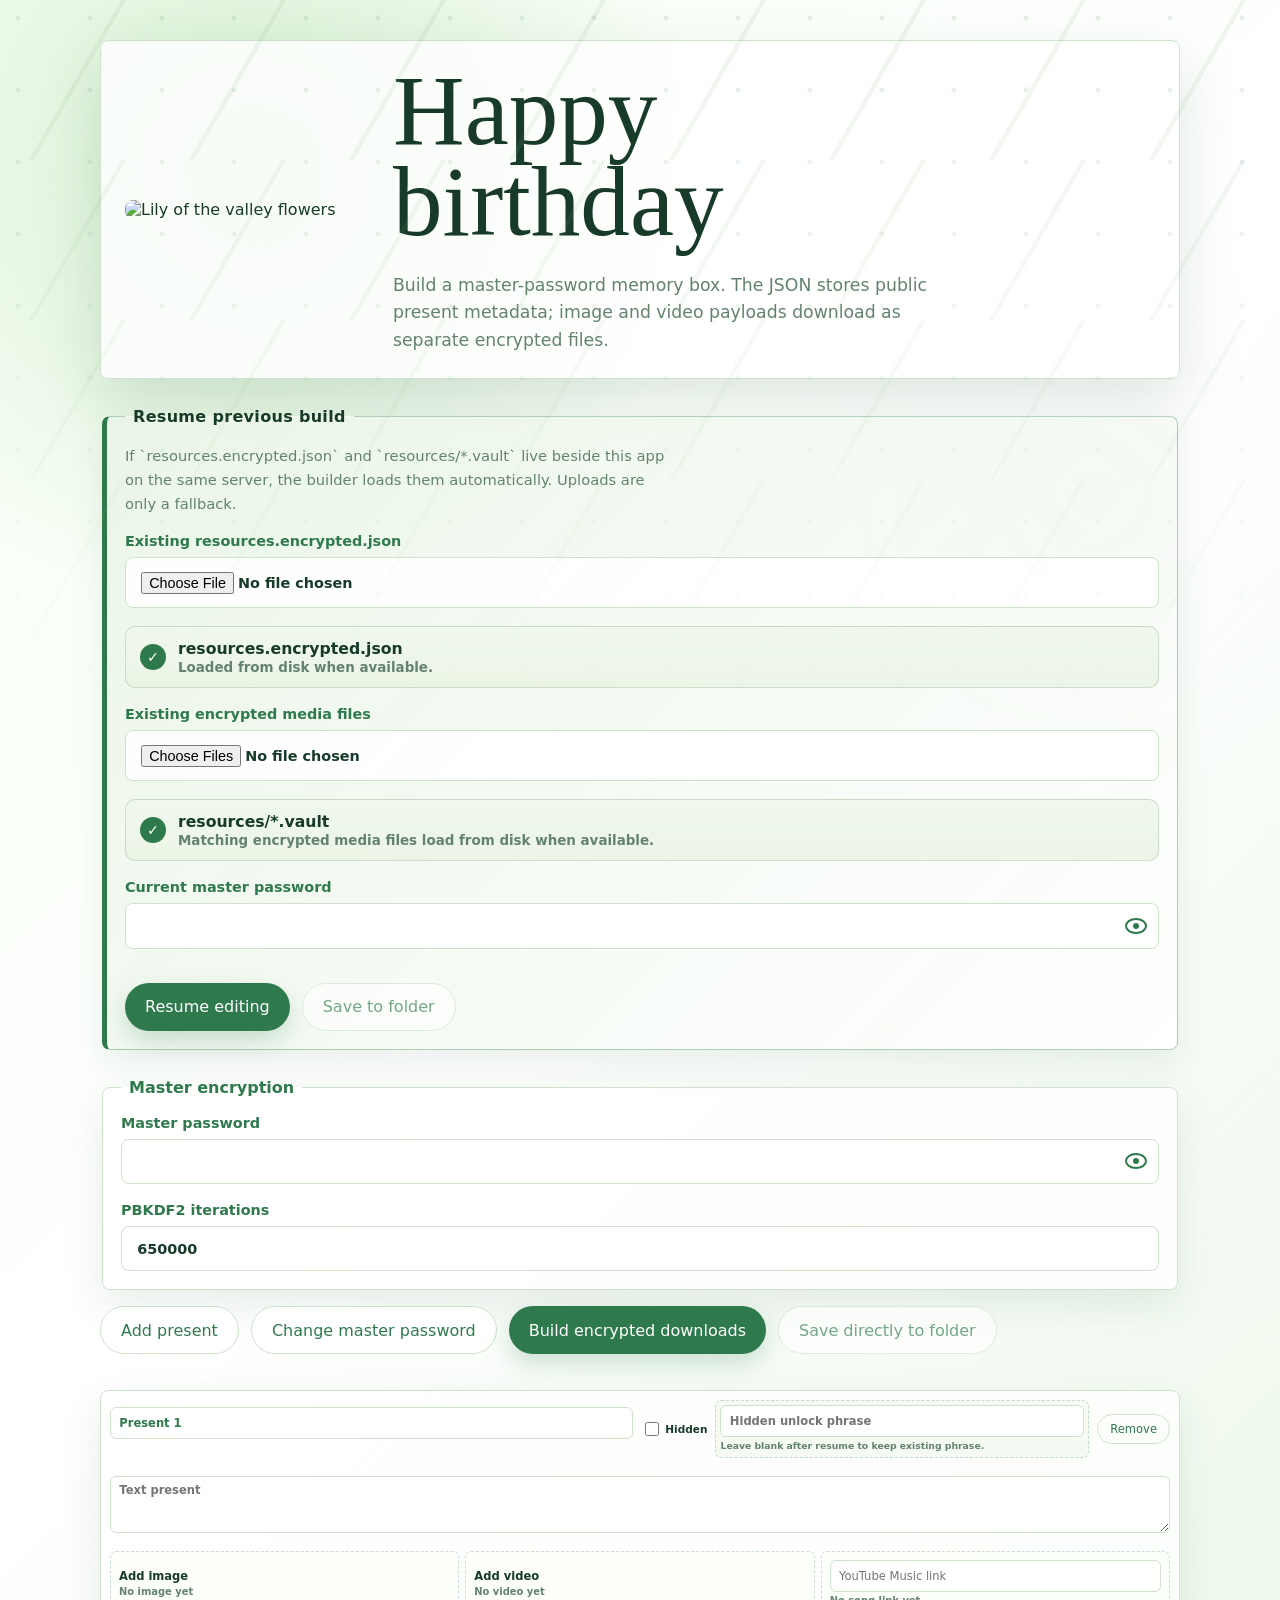
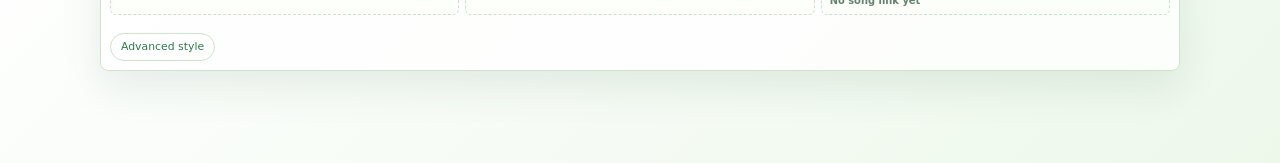
==== commit dde6b3a0: "Version static assets" ====
--- a/builder.html
+++ b/builder.html
@@ -4,12 +4,12 @@
     <meta charset="utf-8">
     <meta name="viewport" content="width=device-width, initial-scale=1">
     <title>Happy birthday Builder</title>
-    <link rel="stylesheet" href="src/styles.css">
+    <link rel="stylesheet" href="src/styles.css?v=20260708">
   </head>
   <body>
     <main class="builder-page">
       <section class="builder-hero" aria-labelledby="builderTitle">
-        <img class="builder-lily" src="assets/lily-of-the-valley.png" alt="Lily of the valley flowers">
+        <img class="builder-lily" src="assets/lily-of-the-valley-v1.png" alt="Lily of the valley flowers">
         <div>
           <h1 id="builderTitle">Happy birthday</h1>
           <p class="intro">Build a master-password memory box. The JSON stores public present metadata; image and video payloads download as separate encrypted files.</p>
@@ -202,7 +202,7 @@
       </article>
     </template>
 
-    <script src="src/crypto.js"></script>
-    <script src="src/builder.js"></script>
+    <script src="src/crypto.js?v=20260708"></script>
+    <script src="src/builder.js?v=20260708"></script>
   </body>
 </html>
--- a/src/styles.css
+++ b/src/styles.css
@@ -168,6 +168,18 @@
   line-height: 0.92;
 }
 
+.rainbow-word {
+  color: #e44b5f;
+  background: linear-gradient(90deg, #e44b5f 0%, #f29f05 18%, #f7df1e 36%, #6bcf63 55%, #4ab1f2 74%, #8d6cf5 100%);
+  -webkit-background-clip: text;
+  background-clip: text;
+  -webkit-text-fill-color: transparent;
+}
+
+.birthday-word {
+  color: var(--green);
+}
+
 .intro {
   max-width: 34rem;
   margin: 24px 0 0;
@@ -672,7 +684,7 @@
   border-radius: 8px;
   background:
     linear-gradient(90deg, rgba(251, 255, 249, 0.9), rgba(251, 255, 249, 0.54)),
-    url("../assets/lily-of-the-valley.png") 62% bottom / cover no-repeat,
+    url("../assets/lily-of-the-valley-v1.png") 62% bottom / cover no-repeat,
     var(--paper);
   box-shadow: var(--shadow);
   backface-visibility: hidden;
@@ -703,7 +715,7 @@
 
 .card-art,
 .fold-art {
-  background-image: url("../assets/lily-of-the-valley.png");
+  background-image: url("../assets/lily-of-the-valley-v1.png");
   background-repeat: no-repeat;
   background-size: cover;
   background-position: 62% bottom;
@@ -731,7 +743,7 @@
   border-radius: 8px;
   background:
     linear-gradient(90deg, rgba(251, 255, 249, 0.76), rgba(251, 255, 249, 0.18)),
-    url("../assets/lily-of-the-valley.png") 62% bottom / cover no-repeat,
+    url("../assets/lily-of-the-valley-v1.png") 62% bottom / cover no-repeat,
     #f9fff6;
   backface-visibility: hidden;
 }
@@ -780,6 +792,14 @@
   font-size: clamp(2rem, 5.2vw, 4.2rem);
   line-height: 0.95;
   text-align: center;
+}
+
+.fold-title .rainbow-word {
+  color: #e44b5f;
+}
+
+.fold-title .birthday-word {
+  color: var(--green);
 }
 
 .fold-back {
@@ -1049,7 +1069,9 @@
 }
 
 .present-dialog {
-  position: relative;
+  position: fixed;
+  top: 50%;
+  left: 50%;
   width: min(860px, calc(100% - 24px));
   max-height: calc(100vh - 32px);
   overflow: auto;
@@ -1058,11 +1080,11 @@
   padding: 64px 28px 28px;
   background: var(--paper);
   box-shadow: var(--shadow);
+  transform: translate(-50%, -50%);
 }
 
 body.song-player-open .present-dialog {
-  max-height: calc(100vh - 330px);
-  margin-bottom: 290px;
+  max-height: calc(100vh - 360px);
 }
 
 .present-dialog::backdrop {
@@ -1535,8 +1557,7 @@
   }
 
   body.song-player-open .present-dialog {
-    max-height: calc(100vh - 390px);
-    margin-bottom: 350px;
+    max-height: calc(100vh - 410px);
   }
 
   .close-dialog {
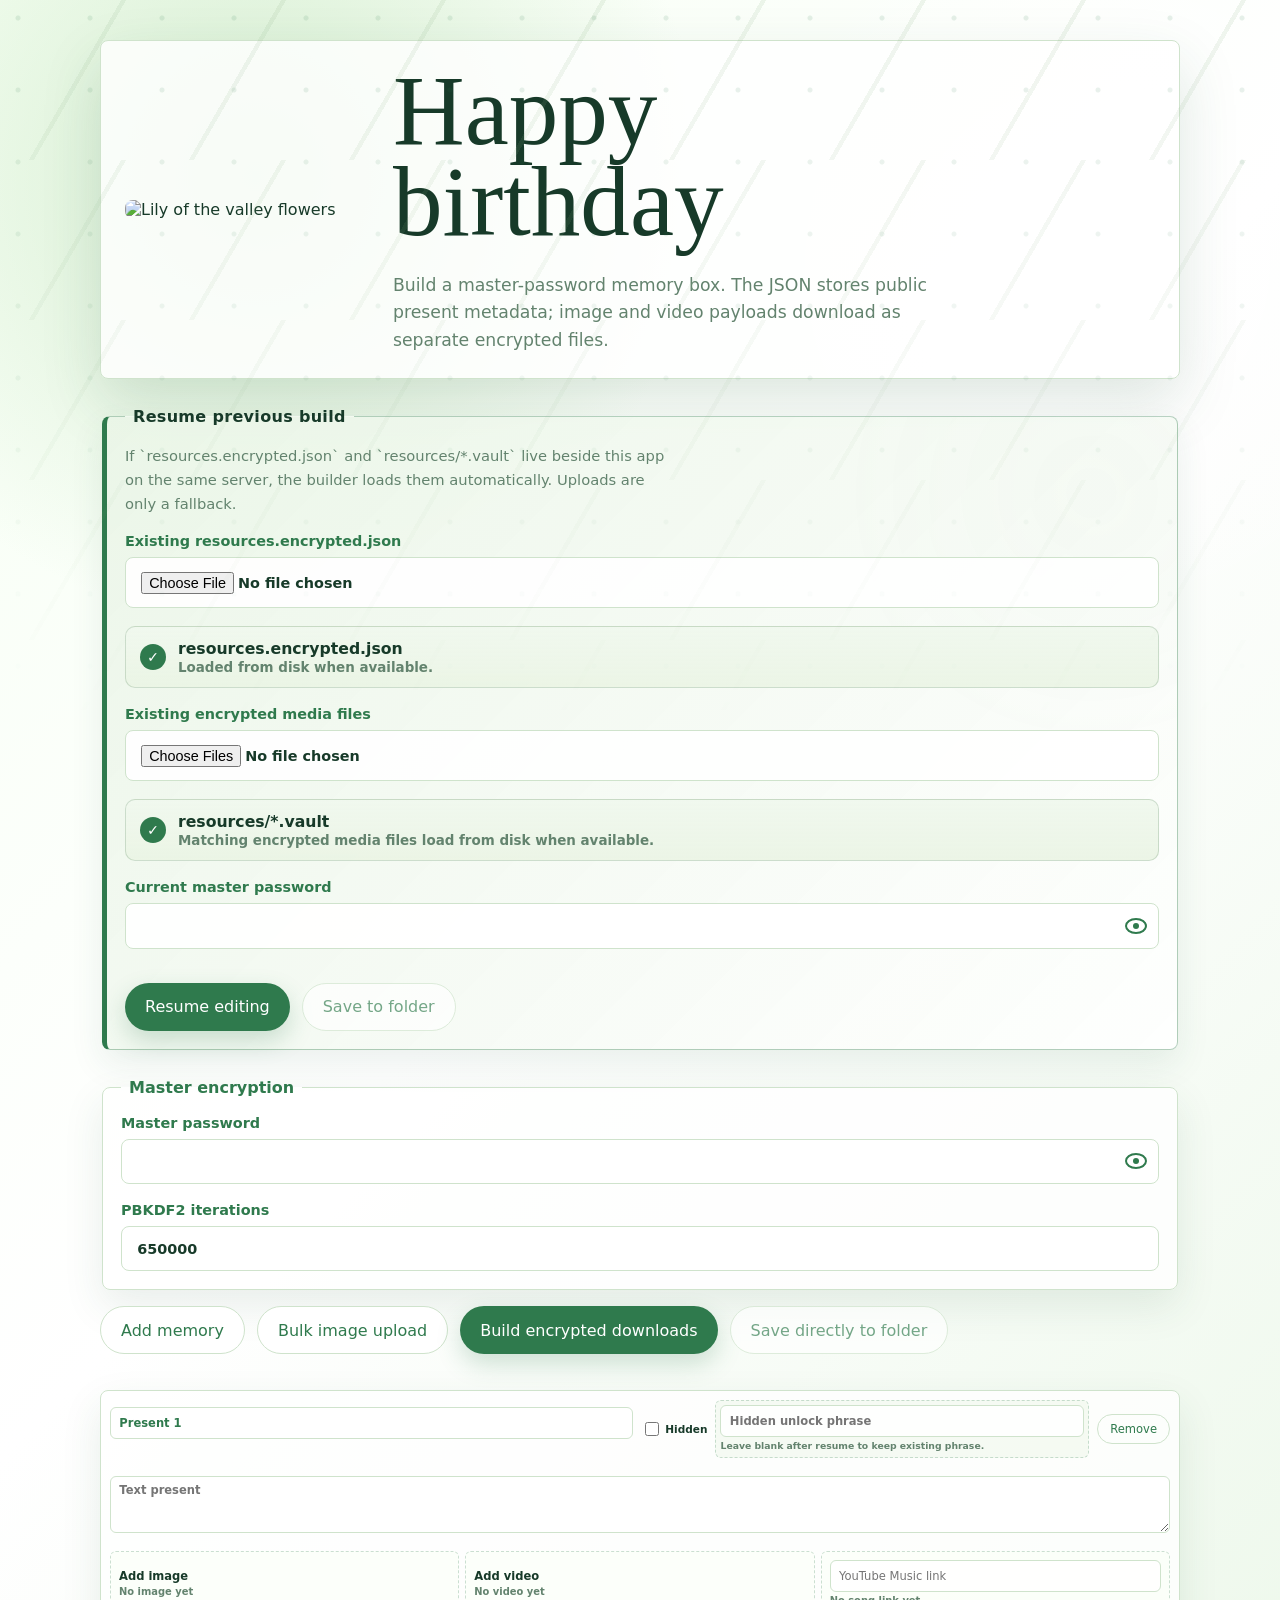
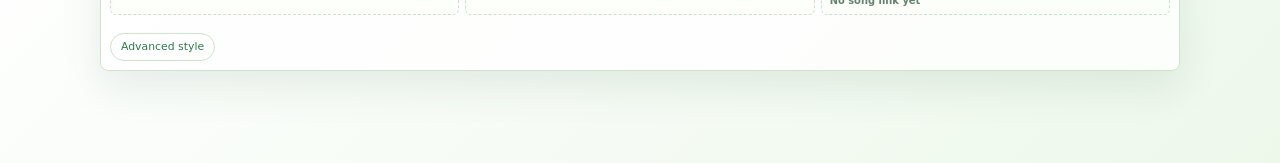
==== commit b60010fb: "Improve birthday vault validation and unlock flow" ====
--- a/builder.html
+++ b/builder.html
@@ -61,8 +61,9 @@
         </fieldset>
 
         <section class="builder-toolbar">
-          <button id="addPresent" type="button" class="secondary">Add present</button>
-          <button type="button" class="secondary open-password-modal">Change master password</button>
+          <button id="addPresent" type="button" class="secondary">Add memory</button>
+          <button id="bulkImageButton" type="button" class="secondary">Bulk image upload</button>
+          <input id="bulkImageInput" type="file" accept="image/*" multiple hidden>
           <button type="submit">Build encrypted downloads</button>
           <button id="saveToFolder" type="button" class="secondary" disabled>Save directly to folder</button>
         </section>
@@ -73,40 +74,6 @@
       <section id="builderStatus" class="status" aria-live="polite"></section>
       <section id="downloadArea" class="download-area"></section>
     </main>
-
-    <dialog id="passwordModal" class="builder-modal">
-      <form id="rotatePasswordForm" class="builder-form modal-form">
-        <fieldset>
-          <legend>Change master password</legend>
-          <label>
-            Existing resources.encrypted.json
-            <input id="existingManifest" type="file" accept="application/json,.json" required>
-          </label>
-          <label>
-            Existing encrypted media files
-            <input id="existingVaultFiles" type="file" multiple accept=".vault,application/octet-stream">
-          </label>
-          <label>
-            Current master password
-            <span class="password-row">
-              <input id="currentMasterPassword" type="password" autocomplete="off" required>
-              <button type="button" class="password-toggle" data-toggle-password="#currentMasterPassword" aria-label="Show password" title="Show password"></button>
-            </span>
-          </label>
-          <label>
-            New master password
-            <span class="password-row">
-              <input id="newMasterPassword" type="password" autocomplete="off" required>
-              <button type="button" class="password-toggle" data-toggle-password="#newMasterPassword" aria-label="Show password" title="Show password"></button>
-            </span>
-          </label>
-          <div class="builder-toolbar">
-            <button type="submit">Change master password</button>
-            <button id="closePasswordModal" type="button" class="secondary">Close</button>
-          </div>
-        </fieldset>
-      </form>
-    </dialog>
 
     <dialog id="mediaPreviewDialog" class="media-preview-dialog">
       <button id="closeMediaPreview" type="button" class="ghost close-dialog" aria-label="Close preview">Close</button>
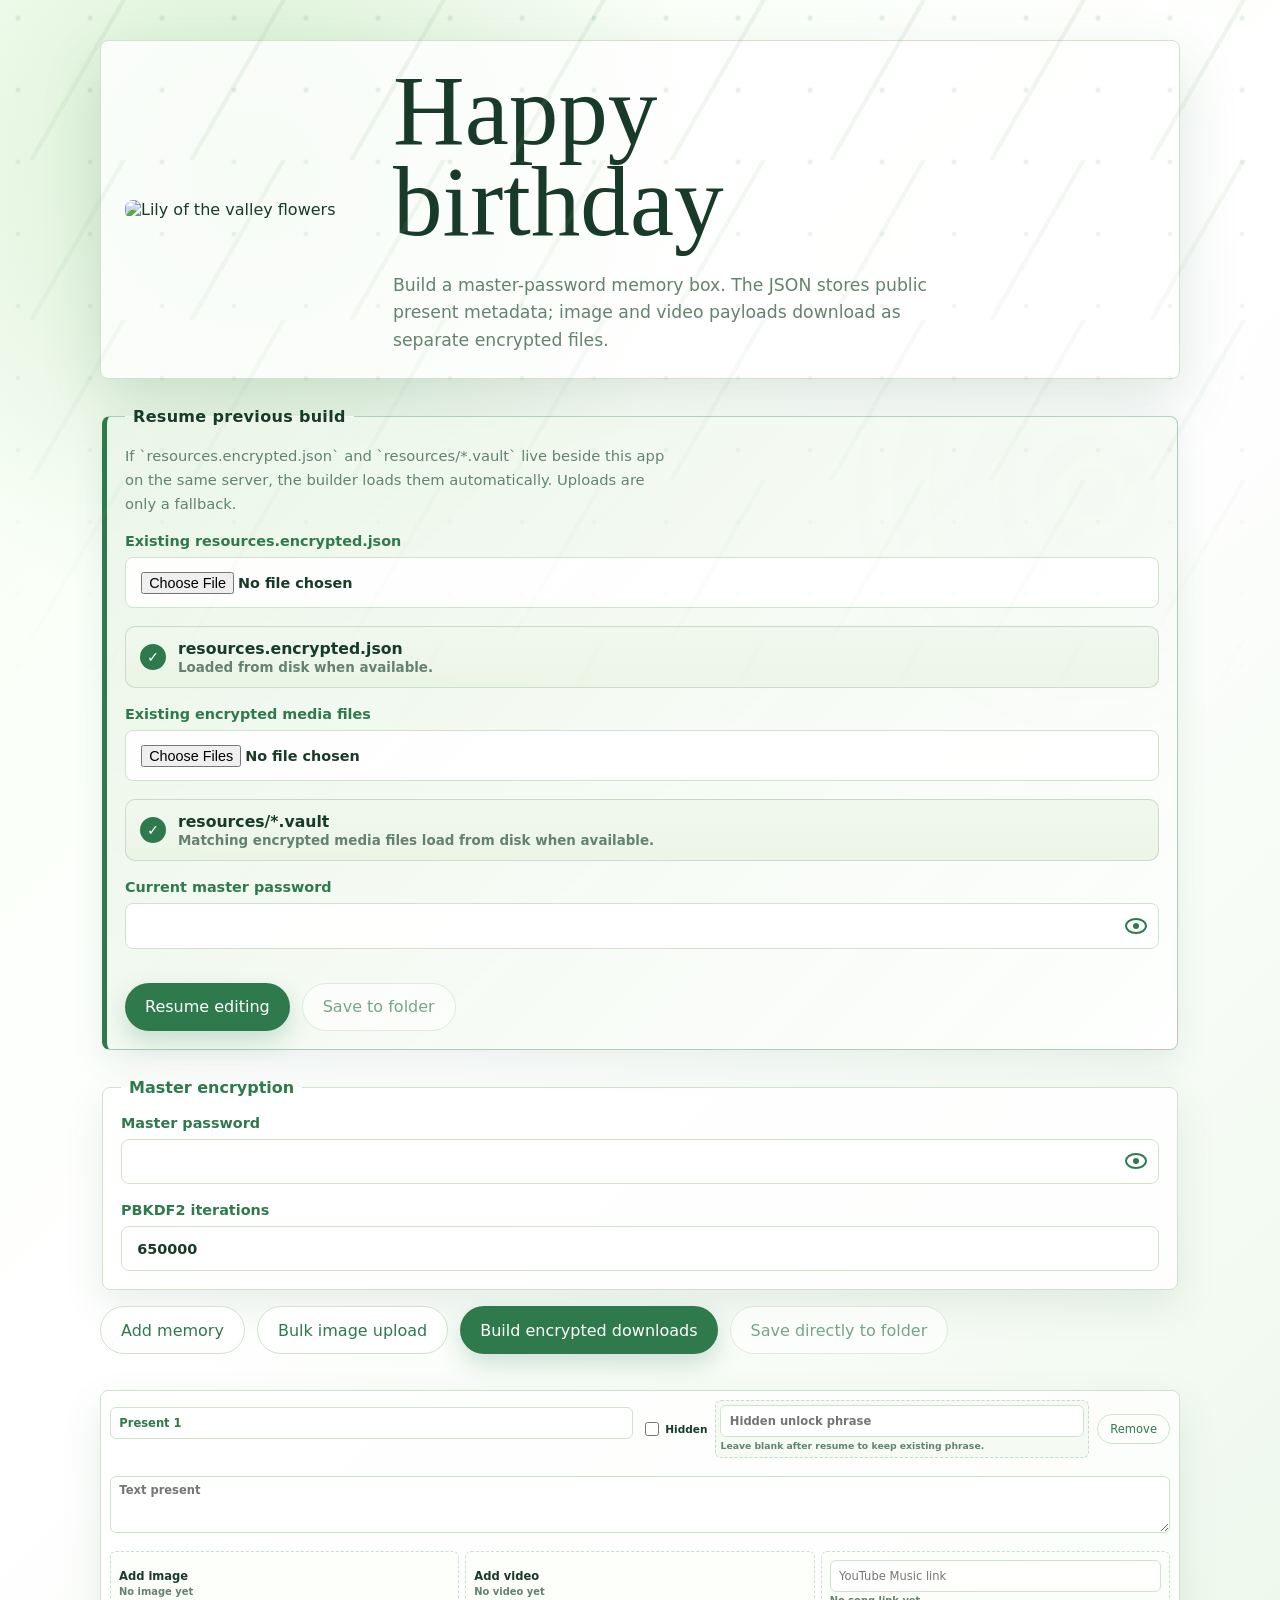
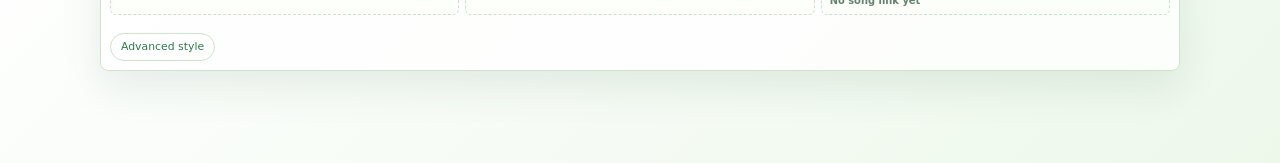
==== commit 569b41bc: "Bump cache-busted asset versions" ====
--- a/builder.html
+++ b/builder.html
@@ -4,7 +4,7 @@
     <meta charset="utf-8">
     <meta name="viewport" content="width=device-width, initial-scale=1">
     <title>Happy birthday Builder</title>
-    <link rel="stylesheet" href="src/styles.css?v=20260708">
+    <link rel="stylesheet" href="src/styles.css?v=20260710">
   </head>
   <body>
     <main class="builder-page">
@@ -169,7 +169,7 @@
       </article>
     </template>
 
-    <script src="src/crypto.js?v=20260708"></script>
-    <script src="src/builder.js?v=20260708"></script>
+    <script src="src/crypto.js?v=20260710"></script>
+    <script src="src/builder.js?v=20260710"></script>
   </body>
 </html>
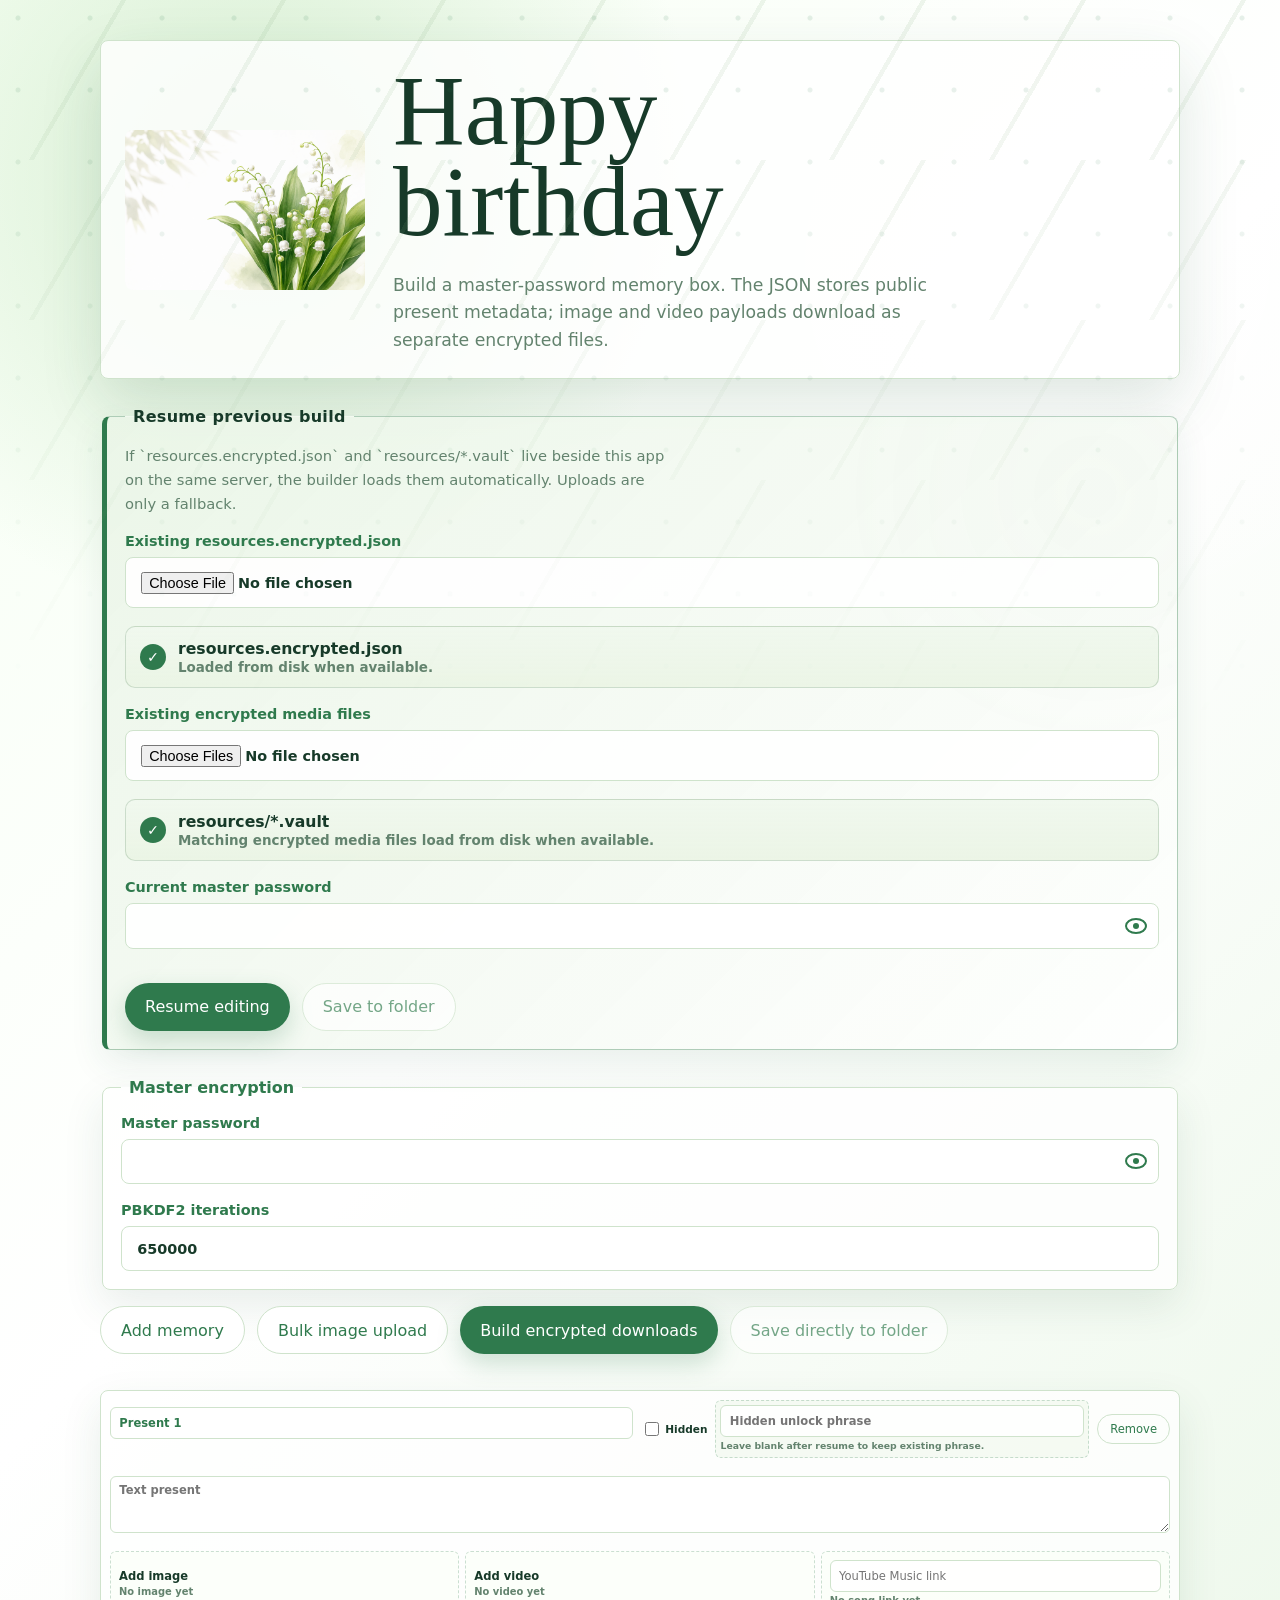
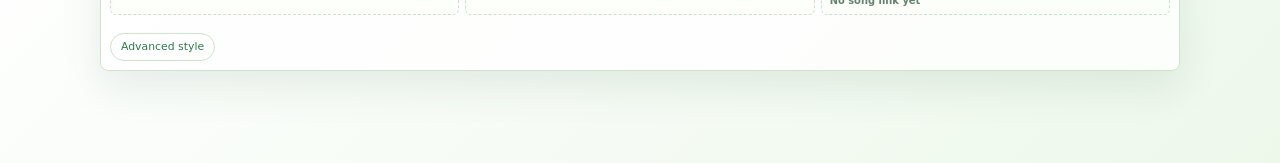
==== commit f4a31eb0: "Fix present layout and hidden reveal flow" ====
--- a/builder.html
+++ b/builder.html
@@ -4,12 +4,12 @@
     <meta charset="utf-8">
     <meta name="viewport" content="width=device-width, initial-scale=1">
     <title>Happy birthday Builder</title>
-    <link rel="stylesheet" href="src/styles.css?v=20260710">
+    <link rel="stylesheet" href="src/styles.css?v=20260712">
   </head>
   <body>
     <main class="builder-page">
       <section class="builder-hero" aria-labelledby="builderTitle">
-        <img class="builder-lily" src="assets/lily-of-the-valley-v1.png" alt="Lily of the valley flowers">
+        <img class="builder-lily" src="assets/lily-of-the-valley.png?v=20260712" alt="Lily of the valley flowers">
         <div>
           <h1 id="builderTitle">Happy birthday</h1>
           <p class="intro">Build a master-password memory box. The JSON stores public present metadata; image and video payloads download as separate encrypted files.</p>
@@ -169,7 +169,7 @@
       </article>
     </template>
 
-    <script src="src/crypto.js?v=20260710"></script>
-    <script src="src/builder.js?v=20260710"></script>
+    <script src="src/crypto.js?v=20260712"></script>
+    <script src="src/builder.js?v=20260712"></script>
   </body>
 </html>
--- a/src/styles.css
+++ b/src/styles.css
@@ -297,6 +297,11 @@
   padding: clamp(28px, 5vw, 52px);
 }
 
+.resource-view {
+  display: grid;
+  gap: 18px;
+}
+
 .language-label {
   margin: 0 0 12px;
   color: var(--green);
@@ -339,10 +344,21 @@
   background: var(--mist);
 }
 
+.resource-view-mixed img,
+.resource-view-mixed video {
+  max-height: 42vh;
+}
+
+.resource-item {
+  display: grid;
+  gap: 12px;
+}
+
 .text-surprise {
   white-space: pre-wrap;
-  font-size: clamp(1.45rem, 4vw, 3rem);
-  line-height: 1.25;
+  font-size: clamp(1rem, 2.4vw, 1.7rem);
+  line-height: 1.35;
+  max-width: 42rem;
 }
 
 .resource-view.elegant .text-surprise,
@@ -684,7 +700,7 @@
   border-radius: 8px;
   background:
     linear-gradient(90deg, rgba(251, 255, 249, 0.9), rgba(251, 255, 249, 0.54)),
-    url("../assets/lily-of-the-valley-v1.png") 62% bottom / cover no-repeat,
+    url("../assets/lily-of-the-valley.png?v=20260712") 62% bottom / cover no-repeat,
     var(--paper);
   box-shadow: var(--shadow);
   backface-visibility: hidden;
@@ -715,7 +731,7 @@
 
 .card-art,
 .fold-art {
-  background-image: url("../assets/lily-of-the-valley-v1.png");
+  background-image: url("../assets/lily-of-the-valley.png?v=20260712");
   background-repeat: no-repeat;
   background-size: cover;
   background-position: 62% bottom;
@@ -743,7 +759,7 @@
   border-radius: 8px;
   background:
     linear-gradient(90deg, rgba(251, 255, 249, 0.76), rgba(251, 255, 249, 0.18)),
-    url("../assets/lily-of-the-valley-v1.png") 62% bottom / cover no-repeat,
+    url("../assets/lily-of-the-valley.png?v=20260712") 62% bottom / cover no-repeat,
     #f9fff6;
   backface-visibility: hidden;
 }
@@ -1070,21 +1086,27 @@
 
 .present-dialog {
   position: fixed;
-  top: 50%;
+  top: calc(50% + 56px);
   left: 50%;
   width: min(860px, calc(100% - 24px));
-  max-height: calc(100vh - 32px);
-  overflow: auto;
+  max-height: calc(100vh - 88px);
+  display: none;
+  flex-direction: column;
+  overflow: hidden;
   border: 1px solid var(--line);
   border-radius: 8px;
-  padding: 64px 28px 28px;
+  padding: 18px 18px 18px;
   background: var(--paper);
   box-shadow: var(--shadow);
   transform: translate(-50%, -50%);
 }
 
+.present-dialog[open] {
+  display: flex;
+}
+
 body.song-player-open .present-dialog {
-  max-height: calc(100vh - 360px);
+  max-height: calc(100vh - 416px);
 }
 
 .present-dialog::backdrop {
@@ -1093,15 +1115,21 @@
 
 .close-dialog {
   position: absolute;
-  top: 18px;
-  right: 18px;
+  top: 14px;
+  right: 14px;
   z-index: 1;
 }
 
+#presentContent {
+  min-height: 0;
+  overflow: auto;
+  padding-top: 44px;
+}
+
 .resource-view h2 {
-  margin: 0 0 18px;
+  margin: 0 0 14px;
   font-family: Georgia, "Times New Roman", serif;
-  font-size: clamp(2rem, 5vw, 4rem);
+  font-size: clamp(1.8rem, 4.4vw, 3.2rem);
   font-weight: 500;
 }
 
@@ -1557,7 +1585,7 @@
   }
 
   body.song-player-open .present-dialog {
-    max-height: calc(100vh - 410px);
+    max-height: calc(100vh - 466px);
   }
 
   .close-dialog {
